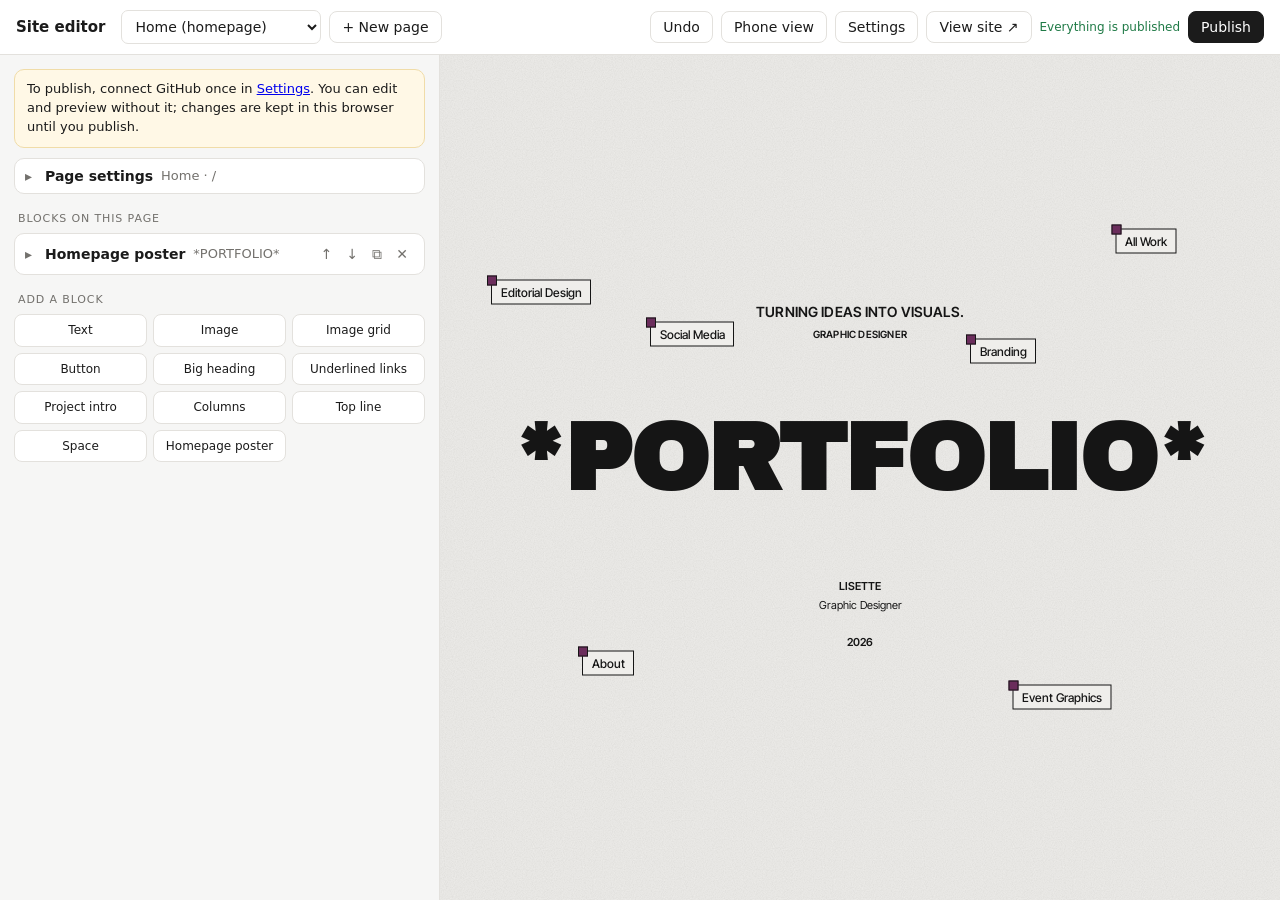
==== admin/index.html @ ee49daee "Add editable portfolio site Co-Authored-By: Claude Opus 5.5 <noreply@anthropic.com> Claude-Session: " ====
<!doctype html>
<html lang="en">
<head>
  <meta charset="utf-8">
  <meta name="viewport" content="width=device-width, initial-scale=1">
  <meta name="robots" content="noindex">
  <title>Site editor</title>
  <link rel="stylesheet" href="admin.css">
</head>
<body>
  <header class="bar">
    <strong class="brand">Site editor</strong>
    <div class="bar-mid">
      <label class="sr" for="page-select">Page</label>
      <select id="page-select"></select>
      <button id="btn-new-page" class="ghost">+ New page</button>
    </div>
    <div class="bar-right">
      <button id="btn-undo" class="ghost" title="Undo (Ctrl+Z)">Undo</button>
      <button id="btn-device" class="ghost" title="Toggle phone preview">Phone view</button>
      <button id="btn-settings" class="ghost">Settings</button>
      <a id="btn-view" class="ghost btn-like" href="../" target="_blank" rel="noopener">View site ↗</a>
      <span id="status" class="status"></span>
      <button id="btn-publish" class="primary">Publish</button>
    </div>
  </header>

  <div class="layout">
    <aside id="panel" class="panel"></aside>
    <section class="preview-wrap">
      <iframe id="preview" title="Preview" src="../index.html?preview=1"></iframe>
    </section>
  </div>

  <dialog id="dlg-settings">
    <form method="dialog" class="dlg">
      <h2>Settings</h2>
      <div id="settings-body"></div>
      <div class="dlg-actions"><button class="primary" value="ok">Done</button></div>
    </form>
  </dialog>

  <dialog id="dlg-page">
    <form method="dialog" class="dlg" id="new-page-form">
      <h2>New page</h2>
      <label>Page name<input name="title" required placeholder="e.g. Packaging Design"></label>
      <label>Start from
        <select name="template">
          <option value="project">Project (title, tags, description + image holders)</option>
          <option value="text">Text page</option>
          <option value="blank">Blank</option>
        </select>
      </label>
      <label>Background
        <select name="theme">
          <option value="dark">Black</option>
          <option value="light">Off-white</option>
          <option value="white">White</option>
          <option value="paper">Paper texture</option>
        </select>
      </label>
      <label class="check"><input type="checkbox" name="tab" checked> Add a tab for it on the homepage</label>
      <label class="check"><input type="checkbox" name="list" checked> Add it to the list on the Work page</label>
      <div class="dlg-actions">
        <button value="cancel" formnovalidate class="ghost">Cancel</button>
        <button value="create" class="primary">Create page</button>
      </div>
    </form>
  </dialog>

  <datalist id="fonts-list"></datalist>
  <datalist id="links-list"></datalist>
  <script src="config.js"></script>
  <script src="admin.js"></script>
</body>
</html>
---- admin/admin.css ----
:root {
  --bg: #f6f6f5;
  --panel: #ffffff;
  --fg: #1b1b1b;
  --muted: #73716d;
  --line: #e3e1dd;
  --soft: #f1f0ee;
  --accent: #1b1b1b;
  --ok: #1f7a46;
  --err: #b42318;
  font-family: "Inter", system-ui, -apple-system, "Segoe UI", sans-serif;
  font-size: 14px;
  color: var(--fg);
}
* { box-sizing: border-box; }
body { margin: 0; background: var(--bg); height: 100vh; display: flex; flex-direction: column; overflow: hidden; }
button, input, select, textarea { font: inherit; color: inherit; }
.sr { position: absolute; width: 1px; height: 1px; overflow: hidden; clip: rect(0 0 0 0); }

/* top bar */
.bar { display: flex; align-items: center; gap: 16px; padding: 10px 16px; background: var(--panel); border-bottom: 1px solid var(--line); flex-wrap: wrap; }
.brand { font-size: 15px; }
.bar-mid { display: flex; gap: 8px; align-items: center; }
.bar-mid select { min-width: 200px; }
.bar-right { margin-left: auto; display: flex; gap: 8px; align-items: center; flex-wrap: wrap; }
.status { font-size: 12px; color: var(--muted); max-width: 280px; }
.status.ok { color: var(--ok); }
.status.err { color: var(--err); }
.status.dirty { color: #a15c00; }

button, .btn-like { border: 1px solid var(--line); background: var(--panel); border-radius: 8px; padding: 7px 12px; cursor: pointer; text-decoration: none; display: inline-block; line-height: 1.2; white-space: nowrap; color: inherit; }
button:hover, .btn-like:hover { background: var(--soft); }
button.primary { background: var(--accent); color: #fff; border-color: var(--accent); }
button.primary:hover { background: #333; }
button.ghost { background: transparent; }
button.danger { color: var(--err); }
button.small { padding: 3px 8px; font-size: 12px; border-radius: 6px; }
button:disabled { opacity: .45; cursor: default; }
select, input[type=text], input[type=number], input[type=password], input[type=url], textarea {
  border: 1px solid var(--line); border-radius: 7px; padding: 7px 9px; background: #fff; width: 100%;
}
textarea { resize: vertical; min-height: 64px; line-height: 1.4; }
input:focus, select:focus, textarea:focus { outline: 2px solid #1b1b1b22; border-color: #999; }

/* layout */
.layout { flex: 1; display: grid; grid-template-columns: minmax(340px, 440px) 1fr; min-height: 0; }
.panel { overflow-y: auto; border-right: 1px solid var(--line); background: var(--bg); padding: 14px 14px 80px; }
.preview-wrap { display: flex; justify-content: center; background: #dcdad6; min-height: 0; }
#preview { width: 100%; height: 100%; border: 0; background: #fff; transition: width .25s; }
body.phone #preview { width: 390px; margin: 16px 0; height: calc(100% - 32px); border-radius: 18px; box-shadow: 0 10px 30px #0003; }

@media (max-width: 860px) {
  body { height: auto; overflow: auto; }
  .layout { grid-template-columns: 1fr; }
  .panel { border-right: 0; }
  .preview-wrap { height: 80vh; }
}

/* panel content */
.section-title { font-size: 11px; text-transform: uppercase; letter-spacing: .08em; color: var(--muted); margin: 18px 4px 8px; display: flex; justify-content: space-between; align-items: center; }
.card { background: var(--panel); border: 1px solid var(--line); border-radius: 10px; margin-bottom: 8px; }
.card-head { display: flex; align-items: center; gap: 8px; padding: 9px 10px; cursor: pointer; user-select: none; }
.card-head .kind { font-weight: 600; }
.card-head .sum { color: var(--muted); flex: 1; white-space: nowrap; overflow: hidden; text-overflow: ellipsis; font-size: 13px; }
.card-head .tools { display: flex; gap: 2px; }
.card-head .tools button { border: 0; background: transparent; padding: 3px 6px; color: var(--muted); }
.card-head .tools button:hover { background: var(--soft); color: var(--fg); }
.card-body { padding: 4px 12px 12px; border-top: 1px solid var(--line); display: none; }
.card.open > .card-body { display: block; }
.chev { transition: transform .15s; color: var(--muted); width: 12px; }
.card.open > .card-head .chev { transform: rotate(90deg); }

.field { display: block; margin-top: 10px; }
.field > span, .dlg label { display: block; font-size: 12px; color: var(--muted); margin-bottom: 4px; }
.field .hint { font-size: 11px; color: var(--muted); margin-top: 3px; }
.row { display: grid; grid-template-columns: 1fr 1fr; gap: 8px; }
.check { display: flex !important; align-items: center; gap: 8px; color: var(--fg) !important; font-size: 13px !important; margin-top: 10px; }
.check input { width: auto; }

.items { margin-top: 6px; }
.item { border: 1px solid var(--line); border-radius: 8px; padding: 2px 10px 10px; margin-top: 8px; background: #fbfbfa; }
.item-head { display: flex; justify-content: space-between; align-items: center; font-size: 12px; color: var(--muted); padding-top: 6px; }
.item-head .tools button { border: 0; background: transparent; padding: 2px 5px; color: var(--muted); }
.add-item { margin-top: 8px; width: 100%; border-style: dashed; color: var(--muted); }

.img-field { display: flex; gap: 8px; align-items: center; }
.img-thumb { width: 54px; height: 54px; flex: none; border-radius: 6px; background: var(--soft) center/cover no-repeat; border: 1px solid var(--line); display: flex; align-items: center; justify-content: center; color: var(--muted); font-size: 10px; }
.img-field .img-controls { flex: 1; display: flex; flex-direction: column; gap: 4px; }
.img-field .img-btns { display: flex; gap: 4px; }

.add-block { display: grid; grid-template-columns: repeat(3, 1fr); gap: 6px; }
.add-block button { font-size: 12px; padding: 8px 4px; }

.callout { background: #fff8e6; border: 1px solid #f0dca8; border-radius: 10px; padding: 10px 12px; font-size: 13px; line-height: 1.45; margin-bottom: 10px; }
.callout.err { background: #fdecea; border-color: #f3b8b2; }

/* dialogs */
dialog { border: 0; border-radius: 14px; padding: 0; width: min(560px, 94vw); box-shadow: 0 20px 60px #0004; }
dialog::backdrop { background: #0005; }
.dlg { padding: 20px; max-height: 86vh; overflow-y: auto; }
.dlg h2 { margin: 0 0 12px; font-size: 18px; }
.dlg h3 { font-size: 13px; margin: 20px 0 4px; }
.dlg label { margin-top: 10px; }
.dlg p { font-size: 13px; color: var(--muted); line-height: 1.45; margin: 6px 0; }
.dlg-actions { display: flex; justify-content: flex-end; gap: 8px; margin-top: 18px; }
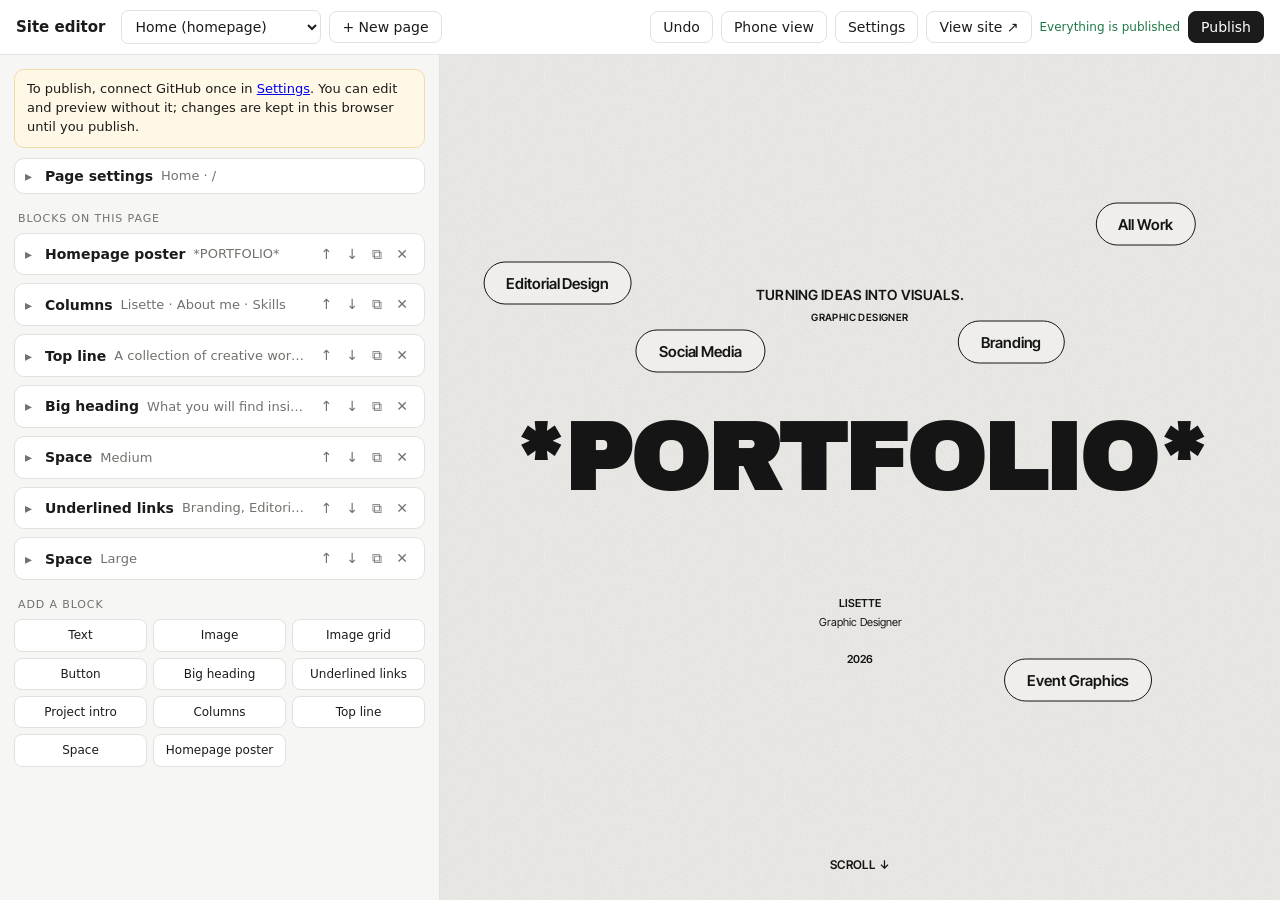
==== commit 5492fe29: "Make homepage one long scroll with about and works sections Bigger rounded tabs, bold headings throu" ====
--- a/admin/index.html
+++ b/admin/index.html
@@ -53,14 +53,14 @@
       </label>
       <label>Background
         <select name="theme">
-          <option value="dark">Black</option>
+          <option value="paper">Paper texture</option>
           <option value="light">Off-white</option>
           <option value="white">White</option>
-          <option value="paper">Paper texture</option>
+          <option value="dark">Black</option>
         </select>
       </label>
       <label class="check"><input type="checkbox" name="tab" checked> Add a tab for it on the homepage</label>
-      <label class="check"><input type="checkbox" name="list" checked> Add it to the list on the Work page</label>
+      <label class="check"><input type="checkbox" name="list" checked> Add it to the “What you will find inside?” list</label>
       <div class="dlg-actions">
         <button value="cancel" formnovalidate class="ghost">Cancel</button>
         <button value="create" class="primary">Create page</button>
